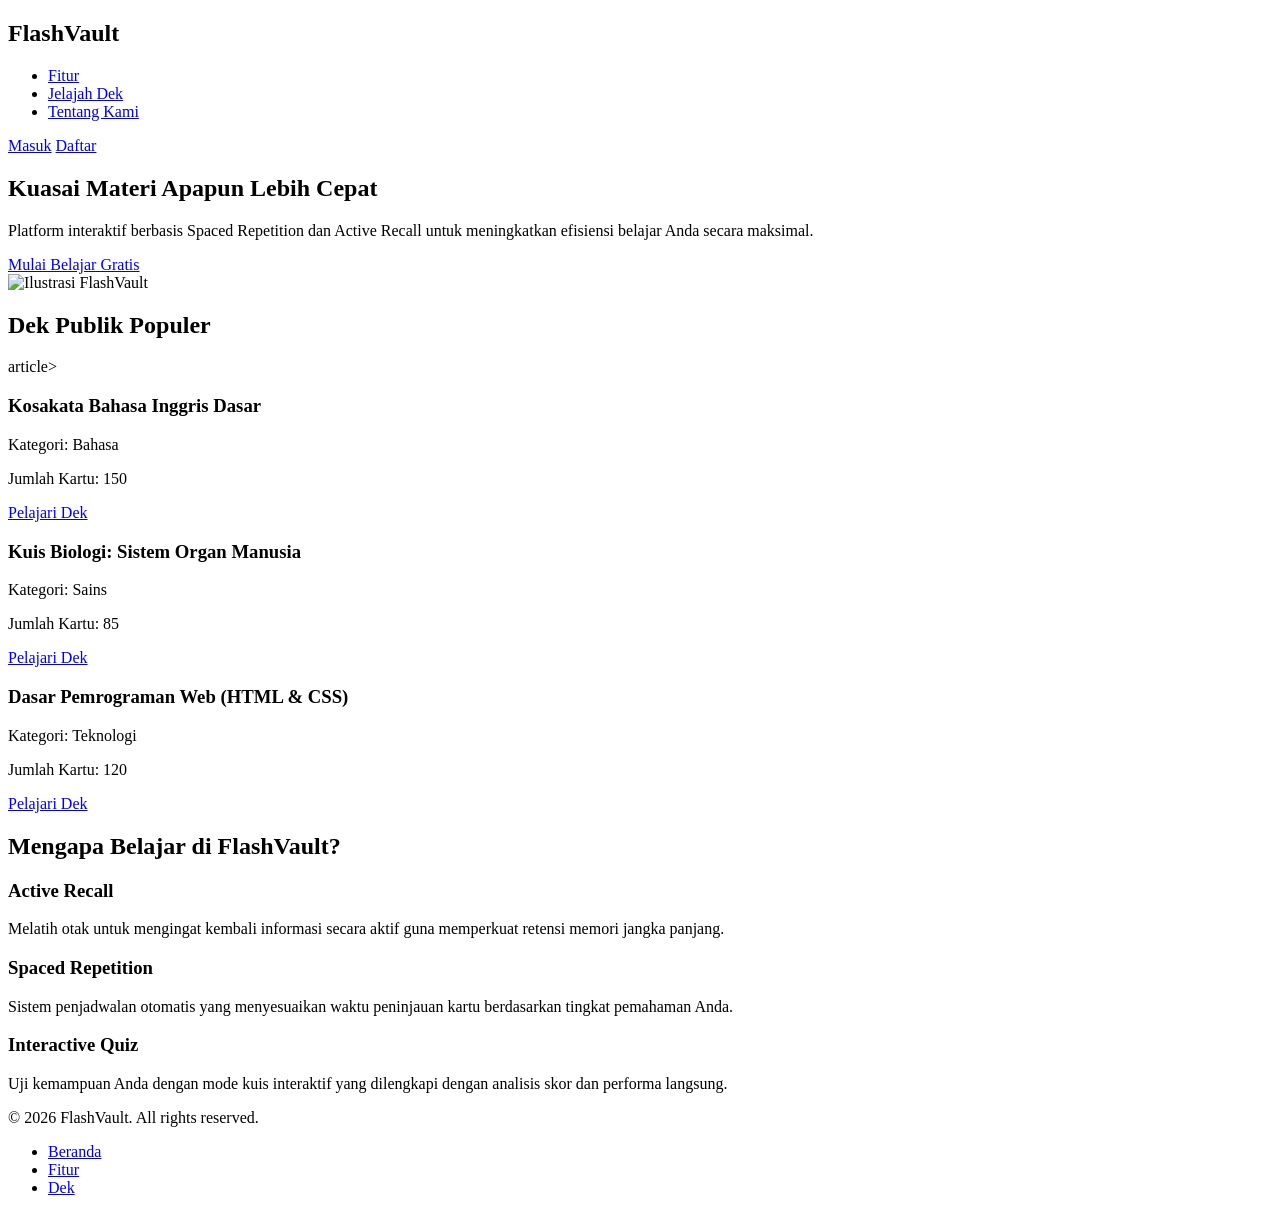
==== index.html @ 3c4814a2 "BAB1 - HTML" ====
<!DOCTYPE html>
<html lang="id">
<head>
    <meta charset="UTF-8">
    <title>FlashVault - Interactive Flashcard & Quiz Vault</title>
</head>
<body>

    <!-- Header / Navbar -->
    <header>
        <nav>
            <h1>FlashVault</h1>
            <ul>
                <li><a href="#features">Fitur</a></li>
                <li><a href="#explore">Jelajah Dek</a></li>
                <li><a href="#about">Tentang Kami</a></li>
            </ul>
            <div>
                <a href="login.html">Masuk</a>
                <a href="register.html">Daftar</a>
            </div>
        </nav>
    </header>

    <main>
        <!-- Hero Section -->
        <section id="hero">
            <h2>Kuasai Materi Apapun Lebih Cepat</h2>
            <p>Platform interaktif berbasis Spaced Repetition dan Active Recall untuk meningkatkan efisiensi belajar Anda secara maksimal.</p>
            <a href="register.html">Mulai Belajar Gratis</a>
            <div>
                <!-- Placeholder Ilustrasi/SVG -->
                <img src="https://via.placeholder.com/500x300" alt="Ilustrasi FlashVault">
            </div>
        </section>

        <!-- Featured Public Decks -->
        <section id="explore">
            <h2>Dek Publik Populer</h2>
            
            <div>
                <!-- Card 1 -->
                article>
                    <h3>Kosakata Bahasa Inggris Dasar</h3>
                    <p>Kategori: Bahasa</p>
                    <p>Jumlah Kartu: 150</p>
                    <a href="login.html">Pelajari Dek</a>
                </article>

                <!-- Card 2 -->
                <article>
                    <h3>Kuis Biologi: Sistem Organ Manusia</h3>
                    <p>Kategori: Sains</p>
                    <p>Jumlah Kartu: 85</p>
                    <a href="login.html">Pelajari Dek</a>
                </article>

                <!-- Card 3 -->
                <article>
                    <h3>Dasar Pemrograman Web (HTML & CSS)</h3>
                    <p>Kategori: Teknologi</p>
                    <p>Jumlah Kartu: 120</p>
                    <a href="login.html">Pelajari Dek</a>
                </article>
            </div>
        </section>

        <!-- Features Grid -->
        <section id="features">
            <h2>Mengapa Belajar di FlashVault?</h2>
            
            <div>
                <h3>Active Recall</h3>
                <p>Melatih otak untuk mengingat kembali informasi secara aktif guna memperkuat retensi memori jangka panjang.</p>
            </div>

            <div>
                <h3>Spaced Repetition</h3>
                <p>Sistem penjadwalan otomatis yang menyesuaikan waktu peninjauan kartu berdasarkan tingkat pemahaman Anda.</p>
            </div>

            <div>
                <h3>Interactive Quiz</h3>
                <p>Uji kemampuan Anda dengan mode kuis interaktif yang dilengkapi dengan analisis skor dan performa langsung.</p>
            </div>
        </section>
    </main>

    <!-- Footer -->
    <footer>
        <p>&copy; 2026 FlashVault. All rights reserved.</p>
        <ul>
            <li><a href="#hero">Beranda</a></li>
            <li><a href="#features">Fitur</a></li>
            <li><a href="#explore">Dek</a></li>
        </ul>
    </footer>

</body>
</html>
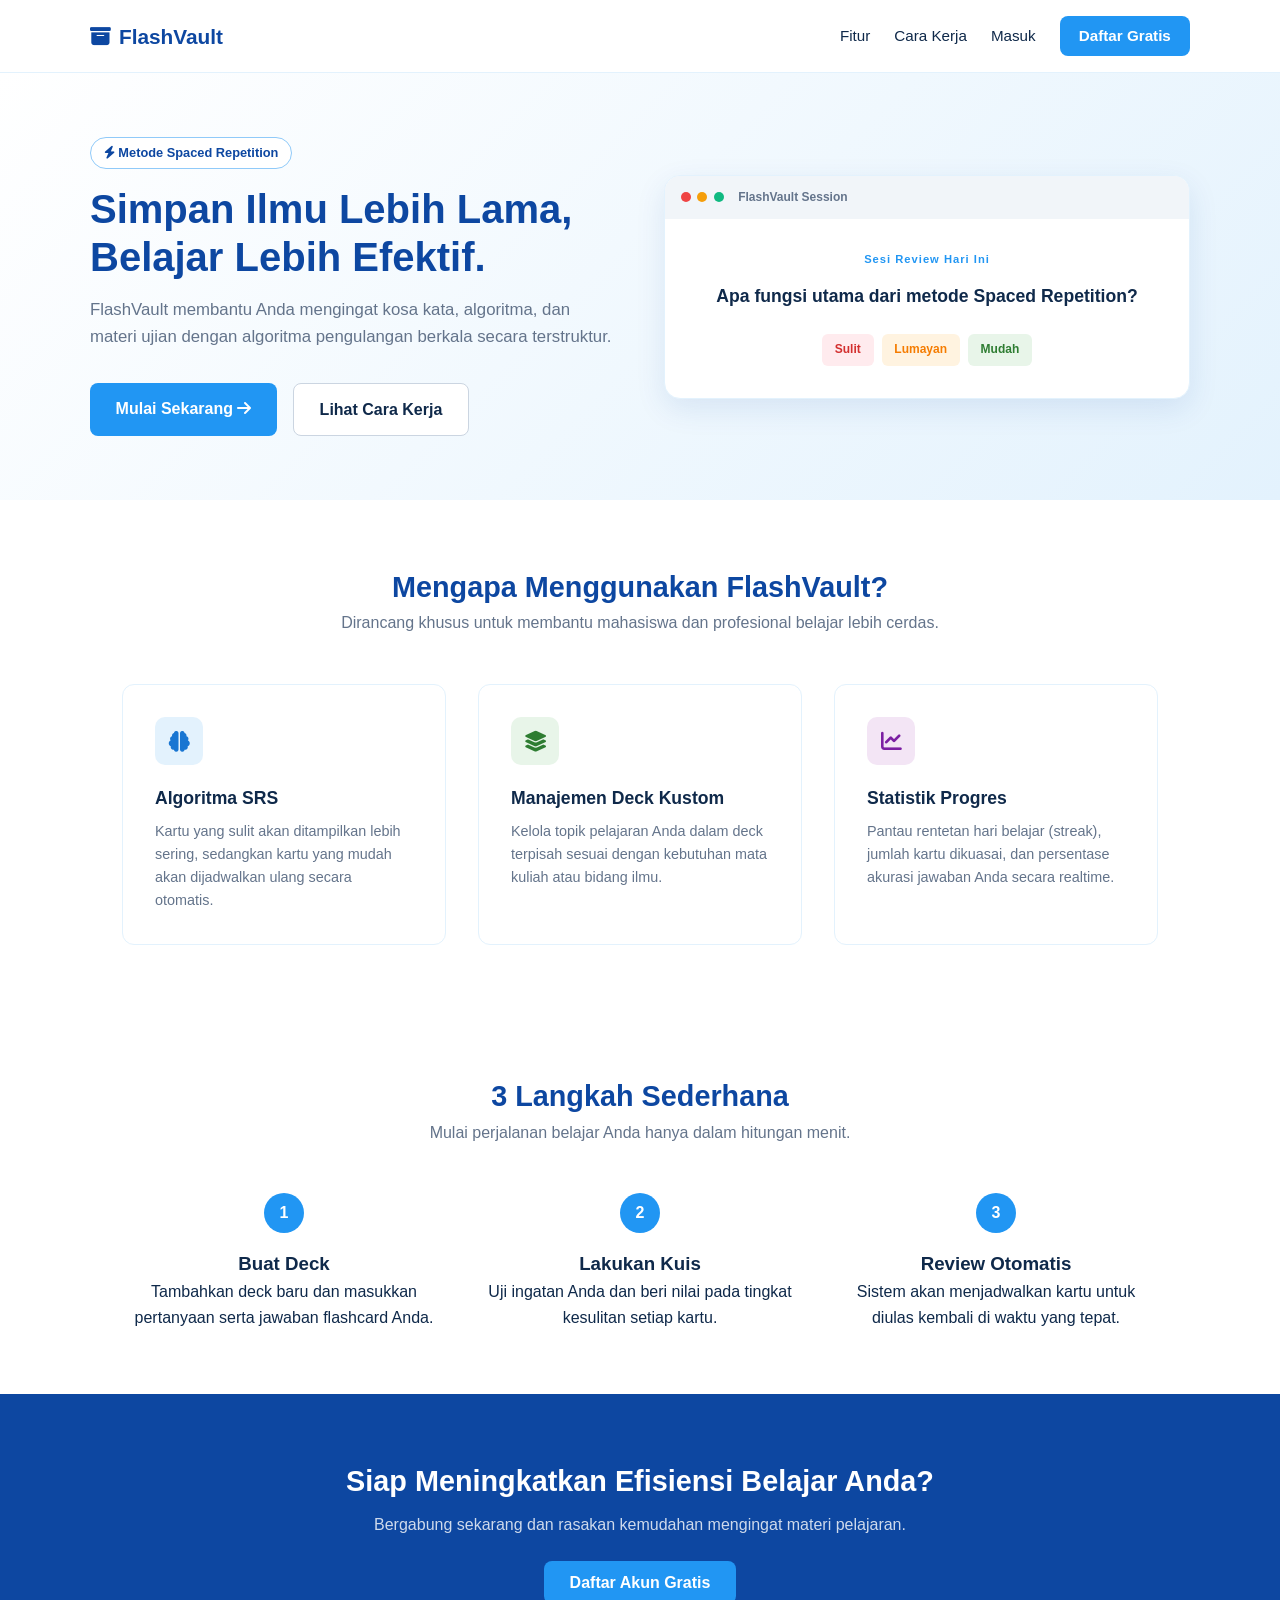
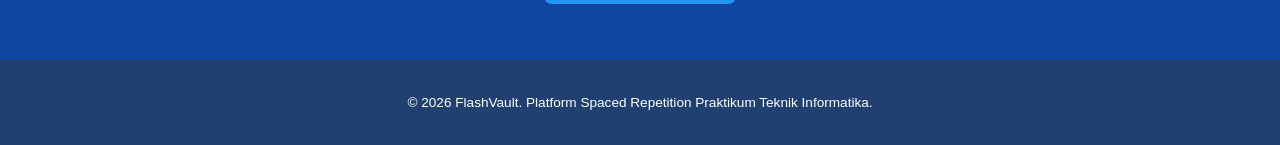
==== commit 5ce83336: "BAB 2 CSS : Menambahkan styling ke semua halaman" ====
--- a/index.html
+++ b/index.html
@@ -1,100 +1,145 @@
-<!DOCTYPE html>
+﻿<!DOCTYPE html>
 <html lang="id">
+
 <head>
     <meta charset="UTF-8">
-    <title>FlashVault - Interactive Flashcard & Quiz Vault</title>
+    <meta name="viewport" content="width=device-width, initial-scale=1.0">
+    <title>FlashVault - Kuasai Materi Lebih Cepat dengan Spaced Repetition</title>
+    <link rel="stylesheet" href="css/style.css">
+    <link rel="stylesheet" href="https://cdnjs.cloudflare.com/ajax/libs/font-awesome/6.4.0/css/all.min.css">
 </head>
+
 <body>
 
-    <!-- Header / Navbar -->
-    <header>
-        <nav>
-            <h1>FlashVault</h1>
-            <ul>
-                <li><a href="#features">Fitur</a></li>
-                <li><a href="#explore">Jelajah Dek</a></li>
-                <li><a href="#about">Tentang Kami</a></li>
-            </ul>
-            <div>
-                <a href="login.html">Masuk</a>
-                <a href="register.html">Daftar</a>
-            </div>
-        </nav>
+    <!-- Navbar -->
+    <header class="navbar">
+        <div class="nav-container">
+            <a href="index.html" class="brand-logo">
+                <i class="fa-solid fa-box-archive"></i>
+                <span>FlashVault</span>
+            </a>
+            <nav class="nav-links">
+                <a href="#fitur">Fitur</a>
+                <a href="#cara-kerja">Cara Kerja</a>
+                <a href="login.html" class="btn-link">Masuk</a>
+                <a href="register.html" class="btn-primary">Daftar Gratis</a>
+            </nav>
+        </div>
     </header>
 
-    <main>
-        <!-- Hero Section -->
-        <section id="hero">
-            <h2>Kuasai Materi Apapun Lebih Cepat</h2>
-            <p>Platform interaktif berbasis Spaced Repetition dan Active Recall untuk meningkatkan efisiensi belajar Anda secara maksimal.</p>
-            <a href="register.html">Mulai Belajar Gratis</a>
-            <div>
-                <!-- Placeholder Ilustrasi/SVG -->
-                <img src="https://via.placeholder.com/500x300" alt="Ilustrasi FlashVault">
+    <!-- Hero Section -->
+    <section class="hero-section">
+        <div class="hero-container">
+            <div class="hero-text">
+                <span class="hero-badge"><i class="fa-solid fa-bolt"></i> Metode Spaced Repetition</span>
+                <h1>Simpan Ilmu Lebih Lama, Belajar Lebih Efektif.</h1>
+                <p>FlashVault membantu Anda mengingat kosa kata, algoritma, dan materi ujian dengan algoritma
+                    pengulangan berkala secara terstruktur.</p>
+                <div class="hero-actions">
+                    <a href="dashboard.html" class="btn-hero-primary">Mulai Sekarang <i
+                            class="fa-solid fa-arrow-right"></i></a>
+                    <a href="#cara-kerja" class="btn-hero-secondary">Lihat Cara Kerja</a>
+                </div>
             </div>
-        </section>
+            <div class="hero-preview">
+                <div class="preview-card-mockup">
+                    <div class="mockup-header">
+                        <span class="mockup-dot red"></span>
+                        <span class="mockup-dot yellow"></span>
+                        <span class="mockup-dot green"></span>
+                        <span class="mockup-title">FlashVault Session</span>
+                    </div>
+                    <div class="mockup-body">
+                        <div class="mockup-tag">Sesi Review Hari Ini</div>
+                        <div class="mockup-question">Apa fungsi utama dari metode Spaced Repetition?</div>
+                        <div class="mockup-buttons">
+                            <span class="btn-mock hard">Sulit</span>
+                            <span class="btn-mock good">Lumayan</span>
+                            <span class="btn-mock easy">Mudah</span>
+                        </div>
+                    </div>
+                </div>
+            </div>
+        </div>
+    </section>
 
-        <!-- Featured Public Decks -->
-        <section id="explore">
-            <h2>Dek Publik Populer</h2>
-            
-            <div>
-                <!-- Card 1 -->
-                article>
-                    <h3>Kosakata Bahasa Inggris Dasar</h3>
-                    <p>Kategori: Bahasa</p>
-                    <p>Jumlah Kartu: 150</p>
-                    <a href="login.html">Pelajari Dek</a>
-                </article>
-
-                <!-- Card 2 -->
-                <article>
-                    <h3>Kuis Biologi: Sistem Organ Manusia</h3>
-                    <p>Kategori: Sains</p>
-                    <p>Jumlah Kartu: 85</p>
-                    <a href="login.html">Pelajari Dek</a>
-                </article>
-
-                <!-- Card 3 -->
-                <article>
-                    <h3>Dasar Pemrograman Web (HTML & CSS)</h3>
-                    <p>Kategori: Teknologi</p>
-                    <p>Jumlah Kartu: 120</p>
-                    <a href="login.html">Pelajari Dek</a>
-                </article>
-            </div>
-        </section>
-
-        <!-- Features Grid -->
-        <section id="features">
-            <h2>Mengapa Belajar di FlashVault?</h2>
-            
-            <div>
-                <h3>Active Recall</h3>
-                <p>Melatih otak untuk mengingat kembali informasi secara aktif guna memperkuat retensi memori jangka panjang.</p>
+    <!-- Fitur Section -->
+    <section id="fitur" class="features-section">
+        <div class="section-title">
+            <h2>Mengapa Menggunakan FlashVault?</h2>
+            <p>Dirancang khusus untuk membantu mahasiswa dan profesional belajar lebih cerdas.</p>
+        </div>
+        <div class="features-grid">
+            <div class="feature-card">
+                <div class="feature-icon bg-blue">
+                    <i class="fa-solid fa-brain"></i>
+                </div>
+                <h3>Algoritma SRS</h3>
+                <p>Kartu yang sulit akan ditampilkan lebih sering, sedangkan kartu yang mudah akan dijadwalkan ulang
+                    secara otomatis.</p>
             </div>
 
-            <div>
-                <h3>Spaced Repetition</h3>
-                <p>Sistem penjadwalan otomatis yang menyesuaikan waktu peninjauan kartu berdasarkan tingkat pemahaman Anda.</p>
+            <div class="feature-card">
+                <div class="feature-icon bg-green">
+                    <i class="fa-solid fa-layer-group"></i>
+                </div>
+                <h3>Manajemen Deck Kustom</h3>
+                <p>Kelola topik pelajaran Anda dalam deck terpisah sesuai dengan kebutuhan mata kuliah atau bidang ilmu.
+                </p>
             </div>
 
-            <div>
-                <h3>Interactive Quiz</h3>
-                <p>Uji kemampuan Anda dengan mode kuis interaktif yang dilengkapi dengan analisis skor dan performa langsung.</p>
+            <div class="feature-card">
+                <div class="feature-icon bg-purple">
+                    <i class="fa-solid fa-chart-line"></i>
+                </div>
+                <h3>Statistik Progres</h3>
+                <p>Pantau rentetan hari belajar (streak), jumlah kartu dikuasai, dan persentase akurasi jawaban Anda
+                    secara realtime.</p>
             </div>
-        </section>
-    </main>
+        </div>
+    </section>
+
+    <!-- Cara Kerja Section -->
+    <section id="cara-kerja" class="steps-section">
+        <div class="section-title">
+            <h2>3 Langkah Sederhana</h2>
+            <p>Mulai perjalanan belajar Anda hanya dalam hitungan menit.</p>
+        </div>
+        <div class="steps-grid">
+            <div class="step-item">
+                <div class="step-number">1</div>
+                <h3>Buat Deck</h3>
+                <p>Tambahkan deck baru dan masukkan pertanyaan serta jawaban flashcard Anda.</p>
+            </div>
+            <div class="step-item">
+                <div class="step-number">2</div>
+                <h3>Lakukan Kuis</h3>
+                <p>Uji ingatan Anda dan beri nilai pada tingkat kesulitan setiap kartu.</p>
+            </div>
+            <div class="step-item">
+                <div class="step-number">3</div>
+                <h3>Review Otomatis</h3>
+                <p>Sistem akan menjadwalkan kartu untuk diulas kembali di waktu yang tepat.</p>
+            </div>
+        </div>
+    </section>
+
+    <!-- CTA Section -->
+    <section class="cta-banner">
+        <div class="cta-container">
+            <h2>Siap Meningkatkan Efisiensi Belajar Anda?</h2>
+            <p>Bergabung sekarang dan rasakan kemudahan mengingat materi pelajaran.</p>
+            <a href="register.html" class="btn-hero-primary">Daftar Akun Gratis</a>
+        </div>
+    </section>
 
     <!-- Footer -->
-    <footer>
-        <p>&copy; 2026 FlashVault. All rights reserved.</p>
-        <ul>
-            <li><a href="#hero">Beranda</a></li>
-            <li><a href="#features">Fitur</a></li>
-            <li><a href="#explore">Dek</a></li>
-        </ul>
+    <footer class="footer">
+        <div class="footer-container">
+            <p>&copy; 2026 FlashVault. Platform Spaced Repetition Praktikum Teknik Informatika.</p>
+        </div>
     </footer>
 
 </body>
+
 </html>
--- a/css/style.css
+++ b/css/style.css
@@ -0,0 +1,455 @@
+﻿:root {
+  --primary-color: #2196f3;
+  --primary-dark: #0d47a1;
+  --primary-light: #e3f2fd;
+  --accent-color: #90caf9;
+  --text-dark: #0f294a;
+  --text-muted: #64748b;
+  --bg-light: #f8fafc;
+  --danger-color: #d32f2f;
+}
+
+* {
+  margin: 0;
+  padding: 0;
+  box-sizing: border-box;
+  font-family: -apple-system, BlinkMacSystemFont, "Segoe UI", Roboto, sans-serif;
+}
+
+body {
+  background-color: #ffffff;
+  color: var(--text-dark);
+  line-height: 1.6;
+}
+
+/* NAVBAR (LANDING PAGE) */
+.navbar {
+  background-color: #ffffff;
+  border-bottom: 1px solid var(--primary-light);
+  padding: 1rem 2rem;
+  position: sticky;
+  top: 0;
+  z-index: 100;
+}
+
+.nav-container {
+  max-width: 1100px;
+  margin: 0 auto;
+  display: flex;
+  justify-content: space-between;
+  align-items: center;
+}
+
+.brand-logo {
+  display: flex;
+  align-items: center;
+  gap: 0.5rem;
+  font-size: 1.3rem;
+  font-weight: 800;
+  color: var(--primary-dark);
+  text-decoration: none;
+}
+
+.nav-links {
+  display: flex;
+  align-items: center;
+  gap: 1.5rem;
+}
+
+.nav-links a {
+  text-decoration: none;
+  color: var(--text-dark);
+  font-weight: 500;
+  font-size: 0.95rem;
+  transition: color 0.2s;
+}
+
+.nav-links a:hover { color: var(--primary-color); }
+
+.btn-primary {
+  background-color: var(--primary-color);
+  color: #ffffff !important;
+  padding: 0.5rem 1.2rem;
+  border-radius: 8px;
+  font-weight: 600 !important;
+  transition: background-color 0.2s;
+}
+
+.btn-primary:hover { background-color: var(--primary-dark); }
+
+/* HERO & LANDING SECTIONS */
+.hero-section {
+  background: linear-gradient(135deg, #ffffff 0%, var(--primary-light) 100%);
+  padding: 4rem 2rem;
+}
+
+.hero-container {
+  max-width: 1100px;
+  margin: 0 auto;
+  display: grid;
+  grid-template-columns: 1fr 1fr;
+  gap: 3rem;
+  align-items: center;
+}
+
+.hero-badge {
+  display: inline-block;
+  background-color: #ffffff;
+  color: var(--primary-dark);
+  font-size: 0.8rem;
+  font-weight: 700;
+  padding: 0.3rem 0.8rem;
+  border-radius: 20px;
+  border: 1px solid var(--accent-color);
+  margin-bottom: 1rem;
+}
+
+.hero-text h1 {
+  font-size: 2.5rem;
+  font-weight: 800;
+  color: var(--primary-dark);
+  line-height: 1.2;
+  margin-bottom: 1rem;
+}
+
+.hero-text p {
+  color: var(--text-muted);
+  font-size: 1.05rem;
+  margin-bottom: 2rem;
+}
+
+.hero-actions {
+  display: flex;
+  gap: 1rem;
+}
+
+.btn-hero-primary {
+  background-color: var(--primary-color);
+  color: #ffffff;
+  padding: 0.8rem 1.6rem;
+  border-radius: 8px;
+  font-weight: 700;
+  text-decoration: none;
+  transition: transform 0.2s, background-color 0.2s;
+}
+
+.btn-hero-primary:hover {
+  background-color: var(--primary-dark);
+  transform: translateY(-2px);
+}
+
+.btn-hero-secondary {
+  background-color: #ffffff;
+  color: var(--text-dark);
+  border: 1px solid #cbd5e1;
+  padding: 0.8rem 1.6rem;
+  border-radius: 8px;
+  font-weight: 600;
+  text-decoration: none;
+}
+
+/* Mockup Landing Page */
+.preview-card-mockup {
+  background: #ffffff;
+  border-radius: 16px;
+  box-shadow: 0 10px 30px rgba(13, 71, 161, 0.1);
+  border: 1px solid var(--primary-light);
+  overflow: hidden;
+}
+
+.mockup-header {
+  background: #f1f5f9;
+  padding: 0.75rem 1rem;
+  display: flex;
+  align-items: center;
+  gap: 0.4rem;
+}
+
+.mockup-dot {
+  width: 10px;
+  height: 10px;
+  border-radius: 50%;
+}
+.red { background: #ef4444; }
+.yellow { background: #f59e0b; }
+.green { background: #10b981; }
+
+.mockup-title {
+  font-size: 0.75rem;
+  font-weight: 600;
+  color: var(--text-muted);
+  margin-left: 0.5rem;
+}
+
+.mockup-body {
+  padding: 2rem;
+  text-align: center;
+}
+
+.mockup-tag {
+  font-size: 0.7rem;
+  font-weight: 700;
+  color: var(--primary-color);
+  letter-spacing: 1px;
+  margin-bottom: 0.8rem;
+}
+
+.mockup-question {
+  font-weight: 700;
+  font-size: 1.1rem;
+  margin-bottom: 1.5rem;
+}
+
+.mockup-buttons {
+  display: flex;
+  justify-content: center;
+  gap: 0.5rem;
+}
+
+.btn-mock {
+  padding: 0.4rem 0.8rem;
+  border-radius: 6px;
+  font-size: 0.75rem;
+  font-weight: 700;
+}
+
+.btn-mock.hard { background: #ffebee; color: #d32f2f; }
+.btn-mock.good { background: #fff3e0; color: #f57c00; }
+.btn-mock.easy { background: #e8f5e9; color: #2e7d32; }
+
+/* Features & Steps Grid */
+.features-section, .steps-section {
+  padding: 4rem 2rem;
+  max-width: 1100px;
+  margin: 0 auto;
+}
+
+.section-title {
+  text-align: center;
+  margin-bottom: 3rem;
+}
+
+.section-title h2 {
+  font-size: 1.8rem;
+  color: var(--primary-dark);
+  font-weight: 800;
+}
+
+.section-title p { color: var(--text-muted); }
+
+.features-grid {
+  display: grid;
+  grid-template-columns: repeat(3, 1fr);
+  gap: 2rem;
+}
+
+.feature-card {
+  padding: 2rem;
+  border-radius: 12px;
+  border: 1px solid var(--primary-light);
+  background: #ffffff;
+  transition: transform 0.2s;
+}
+
+.feature-card:hover { transform: translateY(-4px); }
+
+.feature-icon {
+  width: 48px;
+  height: 48px;
+  border-radius: 10px;
+  display: flex;
+  align-items: center;
+  justify-content: center;
+  font-size: 1.3rem;
+  margin-bottom: 1.2rem;
+}
+
+.bg-blue { background: #e3f2fd; color: #1976d2; }
+.bg-green { background: #e8f5e9; color: #2e7d32; }
+.bg-purple { background: #f3e5f5; color: #7b1fa2; }
+
+.feature-card h3 { font-size: 1.1rem; margin-bottom: 0.5rem; }
+.feature-card p { font-size: 0.9rem; color: var(--text-muted); }
+
+.steps-grid {
+  display: grid;
+  grid-template-columns: repeat(3, 1fr);
+  gap: 2rem;
+  text-align: center;
+}
+
+.step-number {
+  width: 40px;
+  height: 40px;
+  background: var(--primary-color);
+  color: #ffffff;
+  font-weight: 800;
+  border-radius: 50%;
+  display: flex;
+  align-items: center;
+  justify-content: center;
+  margin: 0 auto 1rem;
+}
+
+.cta-banner {
+  background: var(--primary-dark);
+  color: #ffffff;
+  text-align: center;
+  padding: 4rem 2rem;
+}
+
+.cta-banner h2 { font-size: 1.8rem; margin-bottom: 0.5rem; }
+.cta-banner p { opacity: 0.8; margin-bottom: 2rem; }
+
+.footer {
+  text-align: center;
+  padding: 2rem;
+  background: #092c63;
+  color: #ffffff;
+  font-size: 0.85rem;
+  opacity: 0.9;
+}
+
+/* MODUL AUTENTIKASI (LOGIN & REGISTER) */
+.auth-page-wrapper {
+  min-height: 100vh;
+  background: linear-gradient(135deg, var(--primary-light) 0%, #ffffff 100%);
+  display: flex;
+  align-items: center;
+  justify-content: center;
+  padding: 2rem 1rem;
+}
+
+.auth-card {
+  background-color: #ffffff;
+  border: 1px solid var(--accent-color);
+  border-radius: 16px;
+  box-shadow: 0 12px 32px rgba(13, 71, 161, 0.08);
+  width: 100%;
+  max-width: 420px;
+  padding: 2.5rem 2rem;
+}
+
+.auth-header {
+  text-align: center;
+  margin-bottom: 2rem;
+}
+
+.auth-logo {
+  display: inline-flex;
+  align-items: center;
+  gap: 0.5rem;
+  font-size: 1.5rem;
+  font-weight: 800;
+  color: var(--primary-dark);
+  text-decoration: none;
+  margin-bottom: 0.75rem;
+}
+
+.auth-header h2 {
+  font-size: 1.4rem;
+  font-weight: 800;
+  color: var(--text-dark);
+}
+
+.auth-header p {
+  font-size: 0.88rem;
+  color: var(--text-muted);
+  margin-top: 4px;
+}
+
+.auth-form {
+  display: flex;
+  flex-direction: column;
+  gap: 1.2rem;
+}
+
+.form-group {
+  display: flex;
+  flex-direction: column;
+  gap: 0.4rem;
+}
+
+.form-group label {
+  font-size: 0.88rem;
+  font-weight: 600;
+  color: var(--text-dark);
+}
+
+.form-control {
+  width: 100%;
+  padding: 0.75rem 1rem;
+  border: 1px solid #cbd5e1;
+  border-radius: 8px;
+  font-size: 0.95rem;
+  outline: none;
+  transition: border-color 0.2s, box-shadow 0.2s;
+  box-sizing: border-box;
+}
+
+.form-control:focus {
+  border-color: var(--primary-color);
+  box-shadow: 0 0 0 3px rgba(33, 150, 243, 0.18);
+}
+
+.btn-auth-submit {
+  width: 100%;
+  background-color: var(--primary-color);
+  color: #ffffff;
+  border: none;
+  padding: 0.8rem;
+  border-radius: 8px;
+  font-size: 0.95rem;
+  font-weight: 700;
+  cursor: pointer;
+  margin-top: 0.5rem;
+  transition: background-color 0.2s, transform 0.1s;
+  text-decoration: none;
+  text-align: center;
+  display: block;
+}
+
+.btn-auth-submit:hover {
+  background-color: var(--primary-dark);
+}
+
+.btn-auth-submit:active {
+  transform: scale(0.98);
+}
+
+.auth-footer {
+  text-align: center;
+  margin-top: 1.8rem;
+  font-size: 0.88rem;
+  color: var(--text-muted);
+}
+
+.auth-footer a {
+  color: var(--primary-color);
+  font-weight: 700;
+  text-decoration: none;
+}
+
+.auth-footer a:hover {
+  text-decoration: underline;
+}
+
+.back-home-link {
+  display: block;
+  text-align: center;
+  margin-top: 1.2rem;
+  font-size: 0.82rem;
+  color: var(--text-muted);
+  text-decoration: none;
+}
+
+.back-home-link:hover {
+  color: var(--primary-dark);
+}
+
+/* Responsive */
+@media (max-width: 768px) {
+  .hero-container, .features-grid, .steps-grid {
+    grid-template-columns: 1fr;
+  }
+}
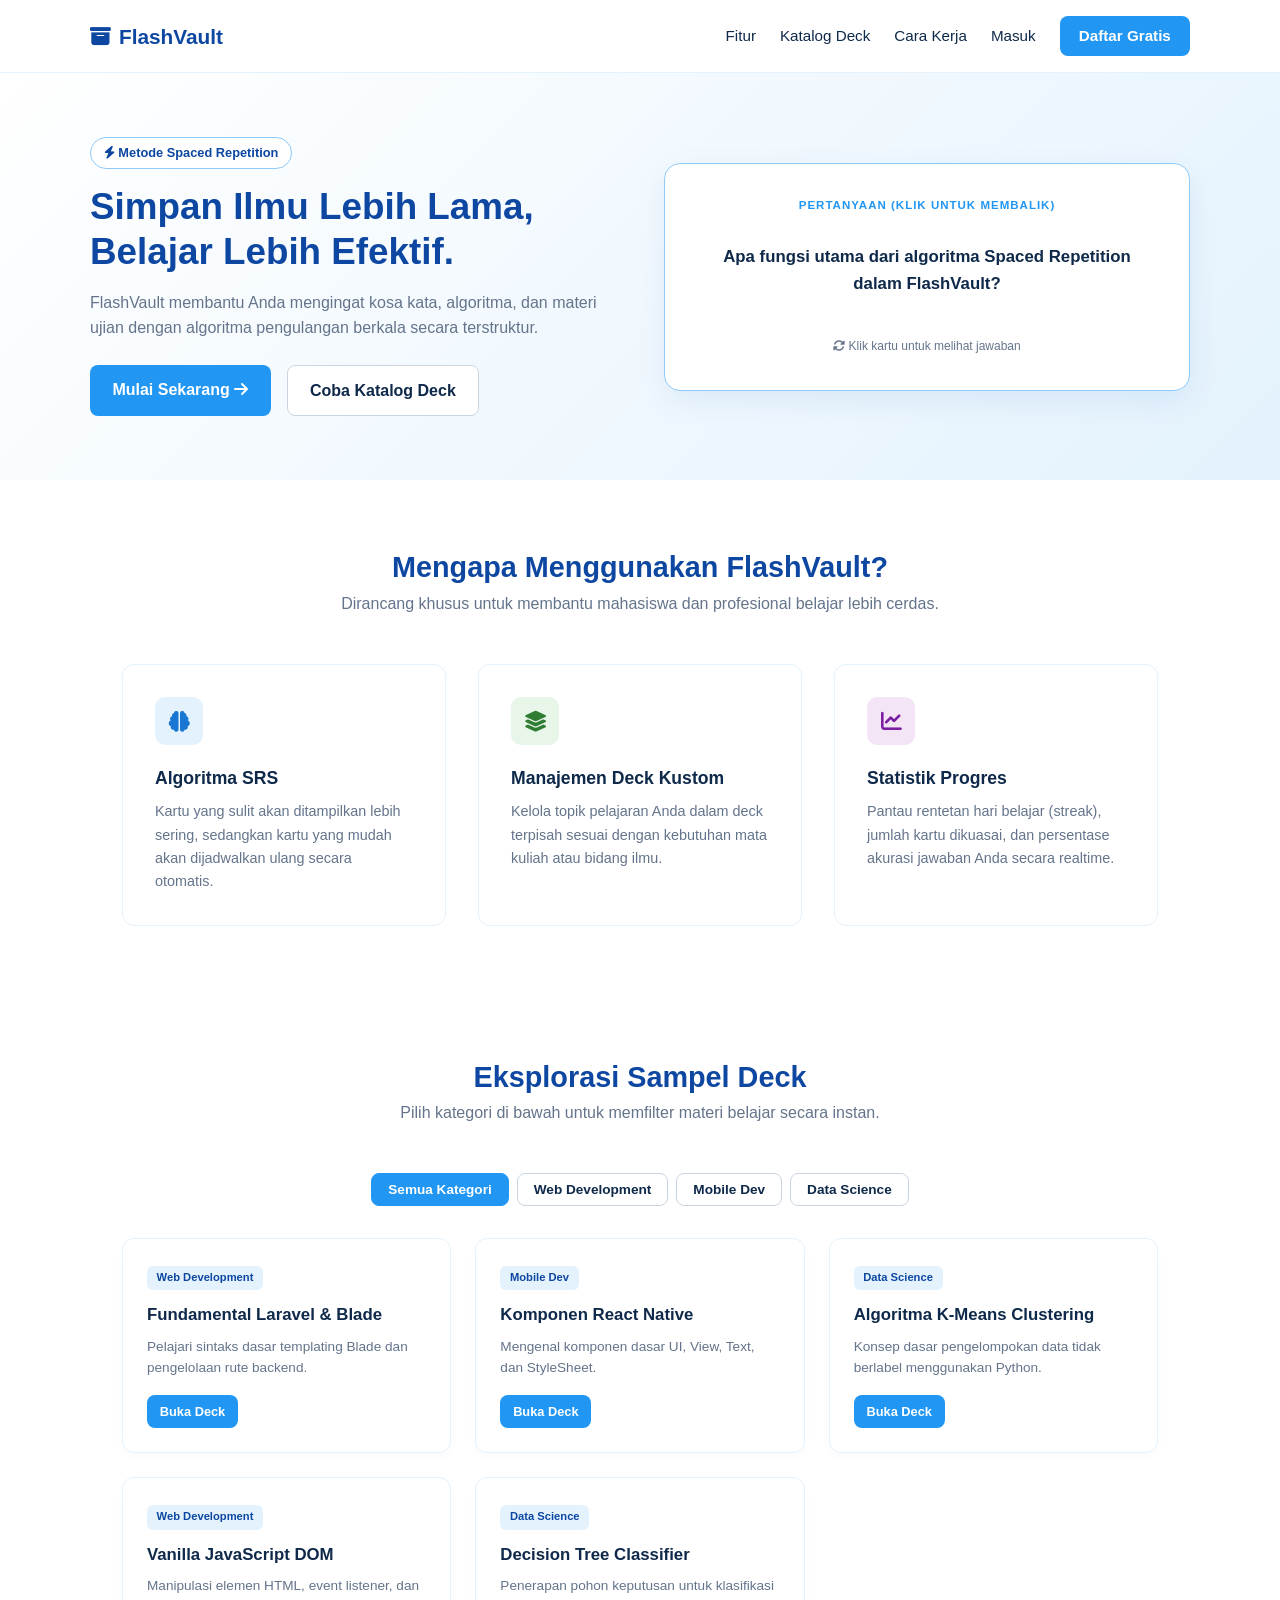
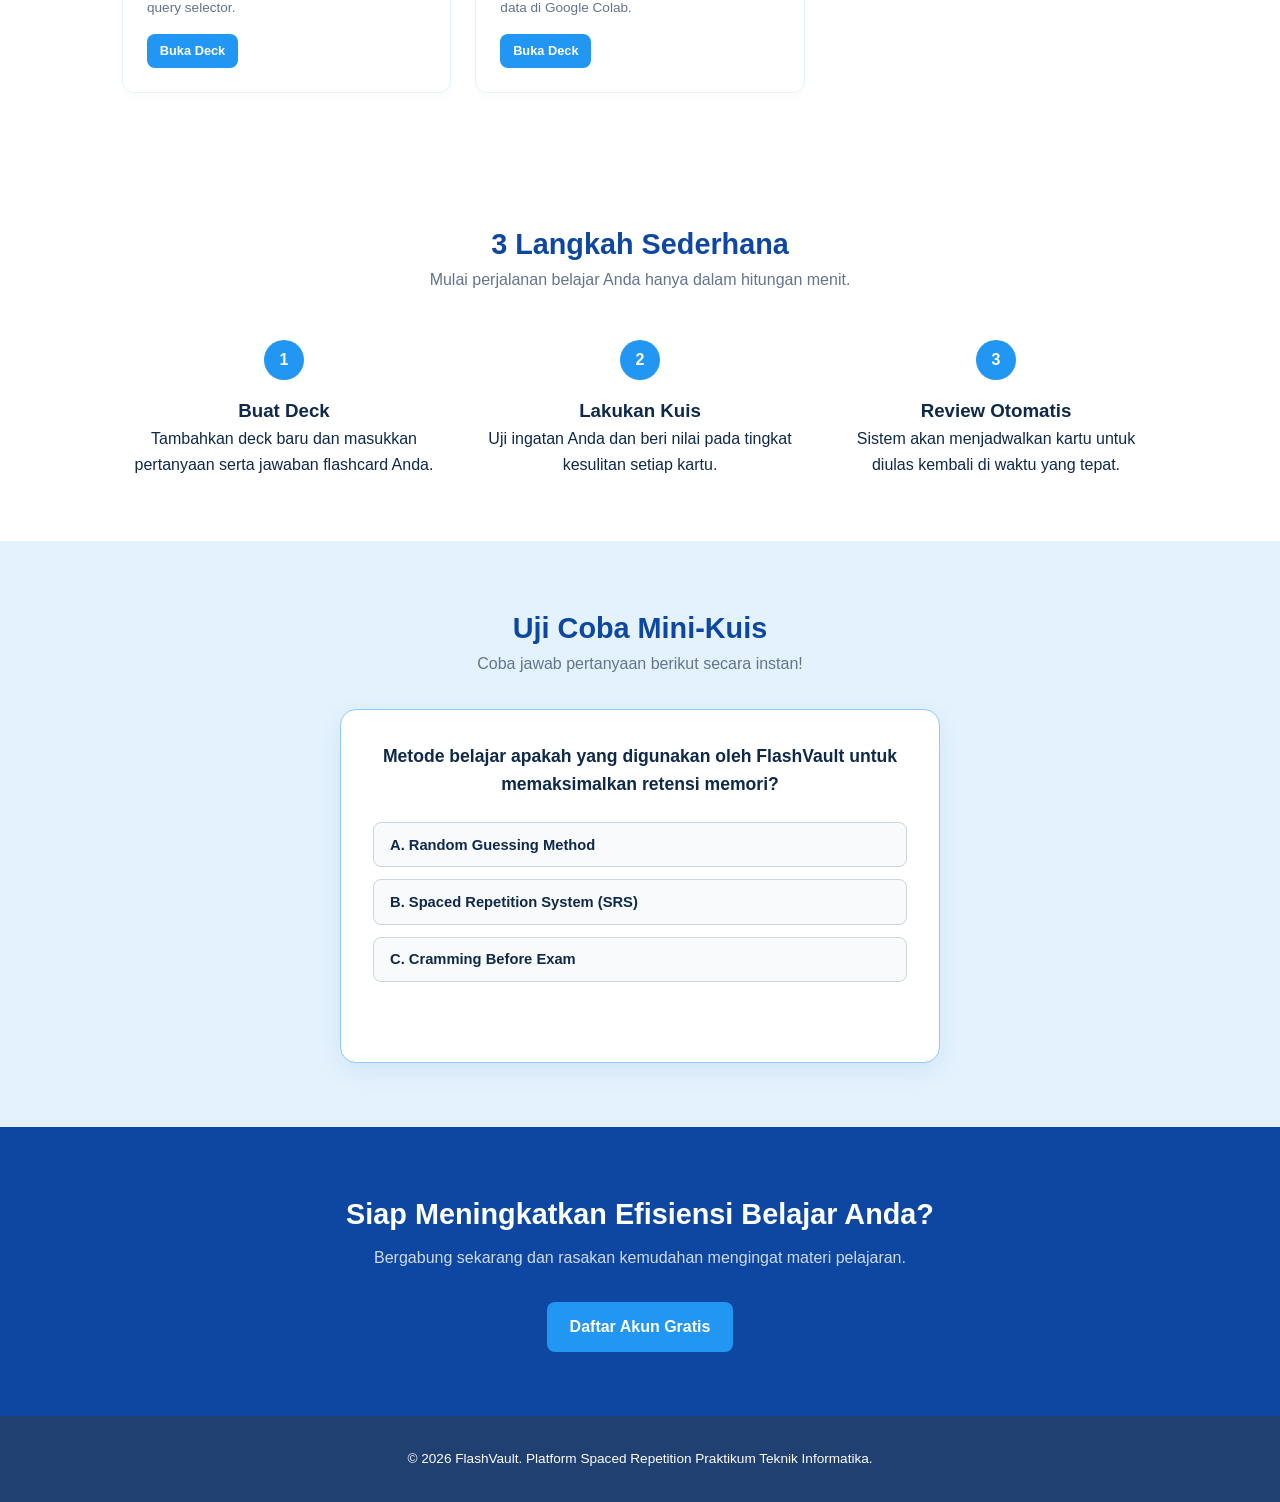
==== commit 19a248af: "BAB 3 JS PT1: Membuat 3 DOM dan Toast Notification di Landing Page" ====
--- a/index.html
+++ b/index.html
@@ -1,16 +1,17 @@
-﻿<!DOCTYPE html>
+﻿<!doctype html>
 <html lang="id">
 
 <head>
-    <meta charset="UTF-8">
-    <meta name="viewport" content="width=device-width, initial-scale=1.0">
-    <title>FlashVault - Kuasai Materi Lebih Cepat dengan Spaced Repetition</title>
-    <link rel="stylesheet" href="css/style.css">
-    <link rel="stylesheet" href="https://cdnjs.cloudflare.com/ajax/libs/font-awesome/6.4.0/css/all.min.css">
+    <meta charset="UTF-8" />
+    <meta name="viewport" content="width=device-width, initial-scale=1.0" />
+    <title>
+        FlashVault - Kuasai Materi Lebih Cepat dengan Spaced Repetition
+    </title>
+    <link rel="stylesheet" href="css/style.css" />
+    <link rel="stylesheet" href="https://cdnjs.cloudflare.com/ajax/libs/font-awesome/6.4.0/css/all.min.css" />
 </head>
 
 <body>
-
     <!-- Navbar -->
     <header class="navbar">
         <div class="nav-container">
@@ -20,9 +21,11 @@
             </a>
             <nav class="nav-links">
                 <a href="#fitur">Fitur</a>
+                <a href="#katalog">Katalog Deck</a>
                 <a href="#cara-kerja">Cara Kerja</a>
                 <a href="login.html" class="btn-link">Masuk</a>
-                <a href="register.html" class="btn-primary">Daftar Gratis</a>
+                <a href="register.html" class="btn-primary"
+                    onclick="showToast('Mengarahkan ke halaman pendaftaran...')">Daftar Gratis</a>
             </nav>
         </div>
     </header>
@@ -33,31 +36,30 @@
             <div class="hero-text">
                 <span class="hero-badge"><i class="fa-solid fa-bolt"></i> Metode Spaced Repetition</span>
                 <h1>Simpan Ilmu Lebih Lama, Belajar Lebih Efektif.</h1>
-                <p>FlashVault membantu Anda mengingat kosa kata, algoritma, dan materi ujian dengan algoritma
-                    pengulangan berkala secara terstruktur.</p>
+                <p>
+                    FlashVault membantu Anda mengingat kosa kata, algoritma, dan materi
+                    ujian dengan algoritma pengulangan berkala secara terstruktur.
+                </p>
+
                 <div class="hero-actions">
-                    <a href="dashboard.html" class="btn-hero-primary">Mulai Sekarang <i
+                    <a href="dashboard.html" class="btn-hero-primary"
+                        onclick="showToast('Masuk ke Dashboard Utama...')">Mulai Sekarang <i
                             class="fa-solid fa-arrow-right"></i></a>
-                    <a href="#cara-kerja" class="btn-hero-secondary">Lihat Cara Kerja</a>
-                </div>
-            </div>
+                    <a href="#katalog" class="btn-hero-secondary">Coba Katalog Deck</a>
+                </div>
+            </div>
+
+            <!-- DOM 1: Live Flashcard Flipper -->
             <div class="hero-preview">
-                <div class="preview-card-mockup">
-                    <div class="mockup-header">
-                        <span class="mockup-dot red"></span>
-                        <span class="mockup-dot yellow"></span>
-                        <span class="mockup-dot green"></span>
-                        <span class="mockup-title">FlashVault Session</span>
+                <div class="live-flashcard" onclick="flipSampleCard()">
+                    <span class="card-tag" id="sampleCardTag">PERTANYAAN (KLIK UNTUK MEMBALIK)</span>
+                    <div class="card-content-box" id="sampleCardContent">
+                        Apa fungsi utama dari algoritma Spaced Repetition dalam
+                        FlashVault?
                     </div>
-                    <div class="mockup-body">
-                        <div class="mockup-tag">Sesi Review Hari Ini</div>
-                        <div class="mockup-question">Apa fungsi utama dari metode Spaced Repetition?</div>
-                        <div class="mockup-buttons">
-                            <span class="btn-mock hard">Sulit</span>
-                            <span class="btn-mock good">Lumayan</span>
-                            <span class="btn-mock easy">Mudah</span>
-                        </div>
-                    </div>
+                    <span class="card-hint" id="sampleCardHint"><i class="fa-solid fa-rotate"></i> Klik kartu untuk
+                        melihat
+                        jawaban</span>
                 </div>
             </div>
         </div>
@@ -67,7 +69,10 @@
     <section id="fitur" class="features-section">
         <div class="section-title">
             <h2>Mengapa Menggunakan FlashVault?</h2>
-            <p>Dirancang khusus untuk membantu mahasiswa dan profesional belajar lebih cerdas.</p>
+            <p>
+                Dirancang khusus untuk membantu mahasiswa dan profesional belajar
+                lebih cerdas.
+            </p>
         </div>
         <div class="features-grid">
             <div class="feature-card">
@@ -75,26 +80,106 @@
                     <i class="fa-solid fa-brain"></i>
                 </div>
                 <h3>Algoritma SRS</h3>
-                <p>Kartu yang sulit akan ditampilkan lebih sering, sedangkan kartu yang mudah akan dijadwalkan ulang
-                    secara otomatis.</p>
-            </div>
-
+                <p>
+                    Kartu yang sulit akan ditampilkan lebih sering, sedangkan kartu yang
+                    mudah akan dijadwalkan ulang secara otomatis.
+                </p>
+            </div>
             <div class="feature-card">
                 <div class="feature-icon bg-green">
                     <i class="fa-solid fa-layer-group"></i>
                 </div>
                 <h3>Manajemen Deck Kustom</h3>
-                <p>Kelola topik pelajaran Anda dalam deck terpisah sesuai dengan kebutuhan mata kuliah atau bidang ilmu.
-                </p>
-            </div>
-
+                <p>
+                    Kelola topik pelajaran Anda dalam deck terpisah sesuai dengan
+                    kebutuhan mata kuliah atau bidang ilmu.
+                </p>
+            </div>
             <div class="feature-card">
                 <div class="feature-icon bg-purple">
                     <i class="fa-solid fa-chart-line"></i>
                 </div>
                 <h3>Statistik Progres</h3>
-                <p>Pantau rentetan hari belajar (streak), jumlah kartu dikuasai, dan persentase akurasi jawaban Anda
-                    secara realtime.</p>
+                <p>
+                    Pantau rentetan hari belajar (streak), jumlah kartu dikuasai, dan
+                    persentase akurasi jawaban Anda secara realtime.
+                </p>
+            </div>
+        </div>
+    </section>
+
+    <!-- DOM 2: Dynamic Sample Deck Filter Section -->
+    <section id="katalog" class="deck-filter-section">
+        <div class="section-title">
+            <h2>Eksplorasi Sampel Deck</h2>
+            <p>
+                Pilih kategori di bawah untuk memfilter materi belajar secara instan.
+            </p>
+        </div>
+
+        <!-- Tombol Filter -->
+        <div class="filter-buttons">
+            <button class="filter-btn active" onclick="filterDecks('all')">
+                Semua Kategori
+            </button>
+            <button class="filter-btn" onclick="filterDecks('web')">
+                Web Development
+            </button>
+            <button class="filter-btn" onclick="filterDecks('mobile')">
+                Mobile Dev
+            </button>
+            <button class="filter-btn" onclick="filterDecks('data')">
+                Data Science
+            </button>
+        </div>
+
+        <!-- Grid Sampel Deck -->
+        <div class="sample-decks-grid">
+            <div class="sample-deck-card" data-category="web">
+                <span class="deck-category-badge">Web Development</span>
+                <h4>Fundamental Laravel & Blade</h4>
+                <p>
+                    Pelajari sintaks dasar templating Blade dan pengelolaan rute
+                    backend.
+                </p>
+                <a href="dashboard/kuis.html" class="btn-primary" style="font-size: 0.8rem; padding: 0.4rem 0.8rem">Buka
+                    Deck</a>
+            </div>
+
+            <div class="sample-deck-card" data-category="mobile">
+                <span class="deck-category-badge">Mobile Dev</span>
+                <h4>Komponen React Native</h4>
+                <p>Mengenal komponen dasar UI, View, Text, dan StyleSheet.</p>
+                <a href="dashboard/kuis.html" class="btn-primary" style="font-size: 0.8rem; padding: 0.4rem 0.8rem">Buka
+                    Deck</a>
+            </div>
+
+            <div class="sample-deck-card" data-category="data">
+                <span class="deck-category-badge">Data Science</span>
+                <h4>Algoritma K-Means Clustering</h4>
+                <p>
+                    Konsep dasar pengelompokan data tidak berlabel menggunakan Python.
+                </p>
+                <a href="dashboard/kuis.html" class="btn-primary" style="font-size: 0.8rem; padding: 0.4rem 0.8rem">Buka
+                    Deck</a>
+            </div>
+
+            <div class="sample-deck-card" data-category="web">
+                <span class="deck-category-badge">Web Development</span>
+                <h4>Vanilla JavaScript DOM</h4>
+                <p>Manipulasi elemen HTML, event listener, dan query selector.</p>
+                <a href="dashboard/kuis.html" class="btn-primary" style="font-size: 0.8rem; padding: 0.4rem 0.8rem">Buka
+                    Deck</a>
+            </div>
+
+            <div class="sample-deck-card" data-category="data">
+                <span class="deck-category-badge">Data Science</span>
+                <h4>Decision Tree Classifier</h4>
+                <p>
+                    Penerapan pohon keputusan untuk klasifikasi data di Google Colab.
+                </p>
+                <a href="dashboard/kuis.html" class="btn-primary" style="font-size: 0.8rem; padding: 0.4rem 0.8rem">Buka
+                    Deck</a>
             </div>
         </div>
     </section>
@@ -109,18 +194,55 @@
             <div class="step-item">
                 <div class="step-number">1</div>
                 <h3>Buat Deck</h3>
-                <p>Tambahkan deck baru dan masukkan pertanyaan serta jawaban flashcard Anda.</p>
+                <p>
+                    Tambahkan deck baru dan masukkan pertanyaan serta jawaban flashcard
+                    Anda.
+                </p>
             </div>
             <div class="step-item">
                 <div class="step-number">2</div>
                 <h3>Lakukan Kuis</h3>
-                <p>Uji ingatan Anda dan beri nilai pada tingkat kesulitan setiap kartu.</p>
+                <p>
+                    Uji ingatan Anda dan beri nilai pada tingkat kesulitan setiap kartu.
+                </p>
             </div>
             <div class="step-item">
                 <div class="step-number">3</div>
                 <h3>Review Otomatis</h3>
-                <p>Sistem akan menjadwalkan kartu untuk diulas kembali di waktu yang tepat.</p>
-            </div>
+                <p>
+                    Sistem akan menjadwalkan kartu untuk diulas kembali di waktu yang
+                    tepat.
+                </p>
+            </div>
+        </div> 
+    </section>
+
+    <!-- DOM 3: Mini-Quiz Widget Instan Section -->
+    <section class="quiz-widget-section">
+        <div class="section-title" style="margin-bottom: 2rem">
+            <h2>Uji Coba Mini-Kuis</h2>
+            <p>Coba jawab pertanyaan berikut secara instan!</p>
+        </div>
+
+        <div class="quiz-container">
+            <div class="quiz-question">
+                Metode belajar apakah yang digunakan oleh FlashVault untuk
+                memaksimalkan retensi memori?
+            </div>
+
+            <div class="quiz-options">
+                <button class="quiz-opt-btn" onclick="answerQuiz(this, false)">
+                    A. Random Guessing Method
+                </button>
+                <button class="quiz-opt-btn" onclick="answerQuiz(this, true)">
+                    B. Spaced Repetition System (SRS)
+                </button>
+                <button class="quiz-opt-btn" onclick="answerQuiz(this, false)">
+                    C. Cramming Before Exam
+                </button>
+            </div>
+
+            <div id="quizFeedback" class="quiz-feedback"></div>
         </div>
     </section>
 
@@ -128,18 +250,29 @@
     <section class="cta-banner">
         <div class="cta-container">
             <h2>Siap Meningkatkan Efisiensi Belajar Anda?</h2>
-            <p>Bergabung sekarang dan rasakan kemudahan mengingat materi pelajaran.</p>
-            <a href="register.html" class="btn-hero-primary">Daftar Akun Gratis</a>
+            <p>
+                Bergabung sekarang dan rasakan kemudahan mengingat materi pelajaran.
+            </p>
+            <a href="register.html" class="btn-hero-primary" onclick="showToast('Menuju halaman pendaftaran...')">Daftar
+                Akun Gratis</a>
         </div>
     </section>
 
     <!-- Footer -->
     <footer class="footer">
         <div class="footer-container">
-            <p>&copy; 2026 FlashVault. Platform Spaced Repetition Praktikum Teknik Informatika.</p>
+            <p>
+                &copy; 2026 FlashVault. Platform Spaced Repetition Praktikum Teknik
+                Informatika.
+            </p>
         </div>
     </footer>
 
+    <!-- Toast Container Element -->
+    <div id="toast-container"></div>
+
+    <!-- Panggil JavaScript Eksternal -->
+    <script src="js/script.js"></script>
 </body>
 
 </html>
--- a/css/style.css
+++ b/css/style.css
@@ -6,6 +6,8 @@
   --text-dark: #0f294a;
   --text-muted: #64748b;
   --bg-light: #f8fafc;
+  --soft-border: #cbd5e1;
+  --success-color: #2e7d32;
   --danger-color: #d32f2f;
 }
 
@@ -20,9 +22,48 @@
   background-color: #ffffff;
   color: var(--text-dark);
   line-height: 1.6;
-}
-
-/* NAVBAR (LANDING PAGE) */
+  scroll-behavior: smooth;
+}
+
+/* TOAST / SNACKBAR NOTIFICATION */
+#toast-container {
+  position: fixed;
+  bottom: 25px;
+  right: 25px;
+  z-index: 9999;
+  display: flex;
+  flex-direction: column;
+  gap: 10px;
+}
+
+.toast {
+  background-color: var(--primary-dark);
+  color: #ffffff;
+  padding: 12px 20px;
+  border-radius: 10px;
+  box-shadow: 0 6px 20px rgba(13, 71, 161, 0.25);
+  font-size: 0.9rem;
+  font-weight: 600;
+  display: flex;
+  align-items: center;
+  gap: 10px;
+  min-width: 260px;
+  opacity: 0;
+  transform: translateY(20px);
+  transition: opacity 0.3s ease, transform 0.3s ease;
+}
+
+.toast.show {
+  opacity: 1;
+  transform: translateY(0);
+}
+
+.toast i {
+  color: var(--accent-color);
+  font-size: 1.1rem;
+}
+
+/* NAVBAR & LANDING SECTIONS */
 .navbar {
   background-color: #ffffff;
   border-bottom: 1px solid var(--primary-light);
@@ -72,12 +113,15 @@
   padding: 0.5rem 1.2rem;
   border-radius: 8px;
   font-weight: 600 !important;
+  text-decoration: none;
+  border: none;
+  cursor: pointer;
+  display: inline-block;
   transition: background-color 0.2s;
 }
 
 .btn-primary:hover { background-color: var(--primary-dark); }
 
-/* HERO & LANDING SECTIONS */
 .hero-section {
   background: linear-gradient(135deg, #ffffff 0%, var(--primary-light) 100%);
   padding: 4rem 2rem;
@@ -105,7 +149,7 @@
 }
 
 .hero-text h1 {
-  font-size: 2.5rem;
+  font-size: 2.3rem;
   font-weight: 800;
   color: var(--primary-dark);
   line-height: 1.2;
@@ -114,8 +158,8 @@
 
 .hero-text p {
   color: var(--text-muted);
-  font-size: 1.05rem;
-  margin-bottom: 2rem;
+  font-size: 1rem;
+  margin-bottom: 1.5rem;
 }
 
 .hero-actions {
@@ -126,10 +170,13 @@
 .btn-hero-primary {
   background-color: var(--primary-color);
   color: #ffffff;
-  padding: 0.8rem 1.6rem;
+  padding: 0.75rem 1.4rem;
   border-radius: 8px;
   font-weight: 700;
   text-decoration: none;
+  border: none;
+  cursor: pointer;
+  display: inline-block;
   transition: transform 0.2s, background-color 0.2s;
 }
 
@@ -141,173 +188,198 @@
 .btn-hero-secondary {
   background-color: #ffffff;
   color: var(--text-dark);
-  border: 1px solid #cbd5e1;
-  padding: 0.8rem 1.6rem;
+  border: 1px solid var(--soft-border);
+  padding: 0.75rem 1.4rem;
   border-radius: 8px;
   font-weight: 600;
   text-decoration: none;
-}
-
-/* Mockup Landing Page */
-.preview-card-mockup {
+  cursor: pointer;
+  display: inline-block;
+}
+
+/* DOM 1: LIVE FLASHCARD FLIPPER STYLING */
+.live-flashcard {
   background: #ffffff;
+  border: 1px solid var(--accent-color);
   border-radius: 16px;
-  box-shadow: 0 10px 30px rgba(13, 71, 161, 0.1);
-  border: 1px solid var(--primary-light);
-  overflow: hidden;
-}
-
-.mockup-header {
-  background: #f1f5f9;
-  padding: 0.75rem 1rem;
-  display: flex;
-  align-items: center;
-  gap: 0.4rem;
-}
-
-.mockup-dot {
-  width: 10px;
-  height: 10px;
-  border-radius: 50%;
-}
-.red { background: #ef4444; }
-.yellow { background: #f59e0b; }
-.green { background: #10b981; }
-
-.mockup-title {
-  font-size: 0.75rem;
-  font-weight: 600;
-  color: var(--text-muted);
-  margin-left: 0.5rem;
-}
-
-.mockup-body {
   padding: 2rem;
   text-align: center;
-}
-
-.mockup-tag {
-  font-size: 0.7rem;
+  box-shadow: 0 10px 30px rgba(13, 71, 161, 0.08);
+  cursor: pointer;
+  transition: transform 0.3s ease, box-shadow 0.3s ease;
+}
+
+.live-flashcard:hover {
+  transform: translateY(-3px);
+  box-shadow: 0 14px 35px rgba(13, 71, 161, 0.12);
+}
+
+.card-tag {
+  font-size: 0.72rem;
   font-weight: 700;
   color: var(--primary-color);
   letter-spacing: 1px;
-  margin-bottom: 0.8rem;
-}
-
-.mockup-question {
-  font-weight: 700;
-  font-size: 1.1rem;
-  margin-bottom: 1.5rem;
-}
-
-.mockup-buttons {
-  display: flex;
+  margin-bottom: 0.75rem;
+  display: block;
+}
+
+.card-content-box {
+  min-height: 90px;
+  display: flex;
+  align-items: center;
   justify-content: center;
-  gap: 0.5rem;
-}
-
-.btn-mock {
-  padding: 0.4rem 0.8rem;
-  border-radius: 6px;
+  font-size: 1.05rem;
+  font-weight: 700;
+  color: var(--text-dark);
+  margin-bottom: 1rem;
+}
+
+.card-hint {
   font-size: 0.75rem;
-  font-weight: 700;
-}
-
-.btn-mock.hard { background: #ffebee; color: #d32f2f; }
-.btn-mock.good { background: #fff3e0; color: #f57c00; }
-.btn-mock.easy { background: #e8f5e9; color: #2e7d32; }
-
-/* Features & Steps Grid */
-.features-section, .steps-section {
+  color: var(--text-muted);
+}
+
+/* DOM 2: DYNAMIC SAMPLE DECK FILTER STYLING */
+.deck-filter-section {
   padding: 4rem 2rem;
   max-width: 1100px;
   margin: 0 auto;
 }
 
-.section-title {
-  text-align: center;
-  margin-bottom: 3rem;
-}
-
-.section-title h2 {
-  font-size: 1.8rem;
-  color: var(--primary-dark);
-  font-weight: 800;
-}
-
-.section-title p { color: var(--text-muted); }
-
-.features-grid {
+.filter-buttons {
+  display: flex;
+  justify-content: center;
+  gap: 0.5rem;
+  margin-bottom: 2rem;
+  flex-wrap: wrap;
+}
+
+.filter-btn {
+  background: #ffffff;
+  border: 1px solid var(--soft-border);
+  padding: 0.5rem 1rem;
+  border-radius: 8px;
+  font-size: 0.85rem;
+  font-weight: 600;
+  cursor: pointer;
+  color: var(--text-dark);
+  transition: all 0.2s;
+}
+
+.filter-btn.active, .filter-btn:hover {
+  background: var(--primary-color);
+  color: #ffffff;
+  border-color: var(--primary-color);
+}
+
+.sample-decks-grid {
   display: grid;
   grid-template-columns: repeat(3, 1fr);
-  gap: 2rem;
-}
-
-.feature-card {
+  gap: 1.5rem;
+}
+
+.sample-deck-card {
+  background: #ffffff;
+  border: 1px solid var(--primary-light);
+  border-radius: 12px;
+  padding: 1.5rem;
+  box-shadow: 0 4px 12px rgba(0,0,0,0.02);
+  transition: transform 0.2s, opacity 0.3s;
+}
+
+.sample-deck-card:hover {
+  transform: translateY(-3px);
+}
+
+.deck-category-badge {
+  display: inline-block;
+  font-size: 0.7rem;
+  font-weight: 700;
+  padding: 0.2rem 0.6rem;
+  border-radius: 6px;
+  margin-bottom: 0.75rem;
+  background: var(--primary-light);
+  color: var(--primary-dark);
+}
+
+.sample-deck-card h4 {
+  font-size: 1.05rem;
+  margin-bottom: 0.4rem;
+  color: var(--text-dark);
+}
+
+.sample-deck-card p {
+  font-size: 0.85rem;
+  color: var(--text-muted);
+  margin-bottom: 1rem;
+}
+
+/* DOM 3: MINI-QUIZ WIDGET INSTAN STYLING */
+.quiz-widget-section {
+  padding: 4rem 2rem;
+  background: var(--primary-light);
+}
+
+.quiz-container {
+  max-width: 600px;
+  margin: 0 auto;
+  background: #ffffff;
+  border-radius: 16px;
   padding: 2rem;
-  border-radius: 12px;
-  border: 1px solid var(--primary-light);
-  background: #ffffff;
-  transition: transform 0.2s;
-}
-
-.feature-card:hover { transform: translateY(-4px); }
-
-.feature-icon {
-  width: 48px;
-  height: 48px;
-  border-radius: 10px;
-  display: flex;
-  align-items: center;
-  justify-content: center;
-  font-size: 1.3rem;
-  margin-bottom: 1.2rem;
-}
-
-.bg-blue { background: #e3f2fd; color: #1976d2; }
-.bg-green { background: #e8f5e9; color: #2e7d32; }
-.bg-purple { background: #f3e5f5; color: #7b1fa2; }
-
-.feature-card h3 { font-size: 1.1rem; margin-bottom: 0.5rem; }
-.feature-card p { font-size: 0.9rem; color: var(--text-muted); }
-
-.steps-grid {
-  display: grid;
-  grid-template-columns: repeat(3, 1fr);
-  gap: 2rem;
-  text-align: center;
-}
-
-.step-number {
-  width: 40px;
-  height: 40px;
-  background: var(--primary-color);
-  color: #ffffff;
-  font-weight: 800;
-  border-radius: 50%;
-  display: flex;
-  align-items: center;
-  justify-content: center;
-  margin: 0 auto 1rem;
-}
-
-.cta-banner {
-  background: var(--primary-dark);
-  color: #ffffff;
-  text-align: center;
-  padding: 4rem 2rem;
-}
-
-.cta-banner h2 { font-size: 1.8rem; margin-bottom: 0.5rem; }
-.cta-banner p { opacity: 0.8; margin-bottom: 2rem; }
-
-.footer {
-  text-align: center;
-  padding: 2rem;
-  background: #092c63;
-  color: #ffffff;
-  font-size: 0.85rem;
-  opacity: 0.9;
+  box-shadow: 0 8px 24px rgba(13, 71, 161, 0.08);
+  border: 1px solid var(--accent-color);
+}
+
+.quiz-question {
+  font-size: 1.1rem;
+  font-weight: 700;
+  color: var(--text-dark);
+  margin-bottom: 1.5rem;
+  text-align: center;
+}
+
+.quiz-options {
+  display: flex;
+  flex-direction: column;
+  gap: 0.75rem;
+  margin-bottom: 1.5rem;
+}
+
+.quiz-opt-btn {
+  background: #f8fafc;
+  border: 1px solid var(--soft-border);
+  padding: 0.85rem 1rem;
+  border-radius: 8px;
+  font-size: 0.92rem;
+  font-weight: 600;
+  text-align: left;
+  cursor: pointer;
+  color: var(--text-dark);
+  transition: all 0.2s;
+}
+
+.quiz-opt-btn:hover {
+  background: var(--primary-light);
+  border-color: var(--primary-color);
+}
+
+.quiz-opt-btn.correct {
+  background: #e8f5e9 !important;
+  color: var(--success-color) !important;
+  border-color: var(--success-color) !important;
+}
+
+.quiz-opt-btn.incorrect {
+  background: #ffebee !important;
+  color: var(--danger-color) !important;
+  border-color: var(--danger-color) !important;
+}
+
+.quiz-feedback {
+  text-align: center;
+  font-weight: 600;
+  font-size: 0.95rem;
+  min-height: 24px;
 }
 
 /* MODUL AUTENTIKASI (LOGIN & REGISTER) */
@@ -379,7 +451,7 @@
 .form-control {
   width: 100%;
   padding: 0.75rem 1rem;
-  border: 1px solid #cbd5e1;
+  border: 1px solid var(--soft-border);
   border-radius: 8px;
   font-size: 0.95rem;
   outline: none;
@@ -447,9 +519,101 @@
   color: var(--primary-dark);
 }
 
-/* Responsive */
+/* Features & Steps Grid */
+.features-section, .steps-section {
+  padding: 4rem 2rem;
+  max-width: 1100px;
+  margin: 0 auto;
+}
+
+.section-title {
+  text-align: center;
+  margin-bottom: 3rem;
+}
+
+.section-title h2 {
+  font-size: 1.8rem;
+  color: var(--primary-dark);
+  font-weight: 800;
+}
+
+.section-title p { color: var(--text-muted); }
+
+.features-grid {
+  display: grid;
+  grid-template-columns: repeat(3, 1fr);
+  gap: 2rem;
+}
+
+.feature-card {
+  padding: 2rem;
+  border-radius: 12px;
+  border: 1px solid var(--primary-light);
+  background: #ffffff;
+  transition: transform 0.2s;
+}
+
+.feature-card:hover { transform: translateY(-4px); }
+
+.feature-icon {
+  width: 48px;
+  height: 48px;
+  border-radius: 10px;
+  display: flex;
+  align-items: center;
+  justify-content: center;
+  font-size: 1.3rem;
+  margin-bottom: 1.2rem;
+}
+
+.bg-blue { background: #e3f2fd; color: #1976d2; }
+.bg-green { background: #e8f5e9; color: #2e7d32; }
+.bg-purple { background: #f3e5f5; color: #7b1fa2; }
+
+.feature-card h3 { font-size: 1.1rem; margin-bottom: 0.5rem; }
+.feature-card p { font-size: 0.9rem; color: var(--text-muted); }
+
+.steps-grid {
+  display: grid;
+  grid-template-columns: repeat(3, 1fr);
+  gap: 2rem;
+  text-align: center;
+}
+
+.step-number {
+  width: 40px;
+  height: 40px;
+  background: var(--primary-color);
+  color: #ffffff;
+  font-weight: 800;
+  border-radius: 50%;
+  display: flex;
+  align-items: center;
+  justify-content: center;
+  margin: 0 auto 1rem;
+}
+
+.cta-banner {
+  background: var(--primary-dark);
+  color: #ffffff;
+  text-align: center;
+  padding: 4rem 2rem;
+}
+
+.cta-banner h2 { font-size: 1.8rem; margin-bottom: 0.5rem; }
+.cta-banner p { opacity: 0.8; margin-bottom: 2rem; }
+
+.footer {
+  text-align: center;
+  padding: 2rem;
+  background: #092c63;
+  color: #ffffff;
+  font-size: 0.85rem;
+  opacity: 0.9;
+}
+
 @media (max-width: 768px) {
-  .hero-container, .features-grid, .steps-grid {
+  .hero-container, .features-grid, .steps-grid, .sample-decks-grid {
     grid-template-columns: 1fr;
   }
 }
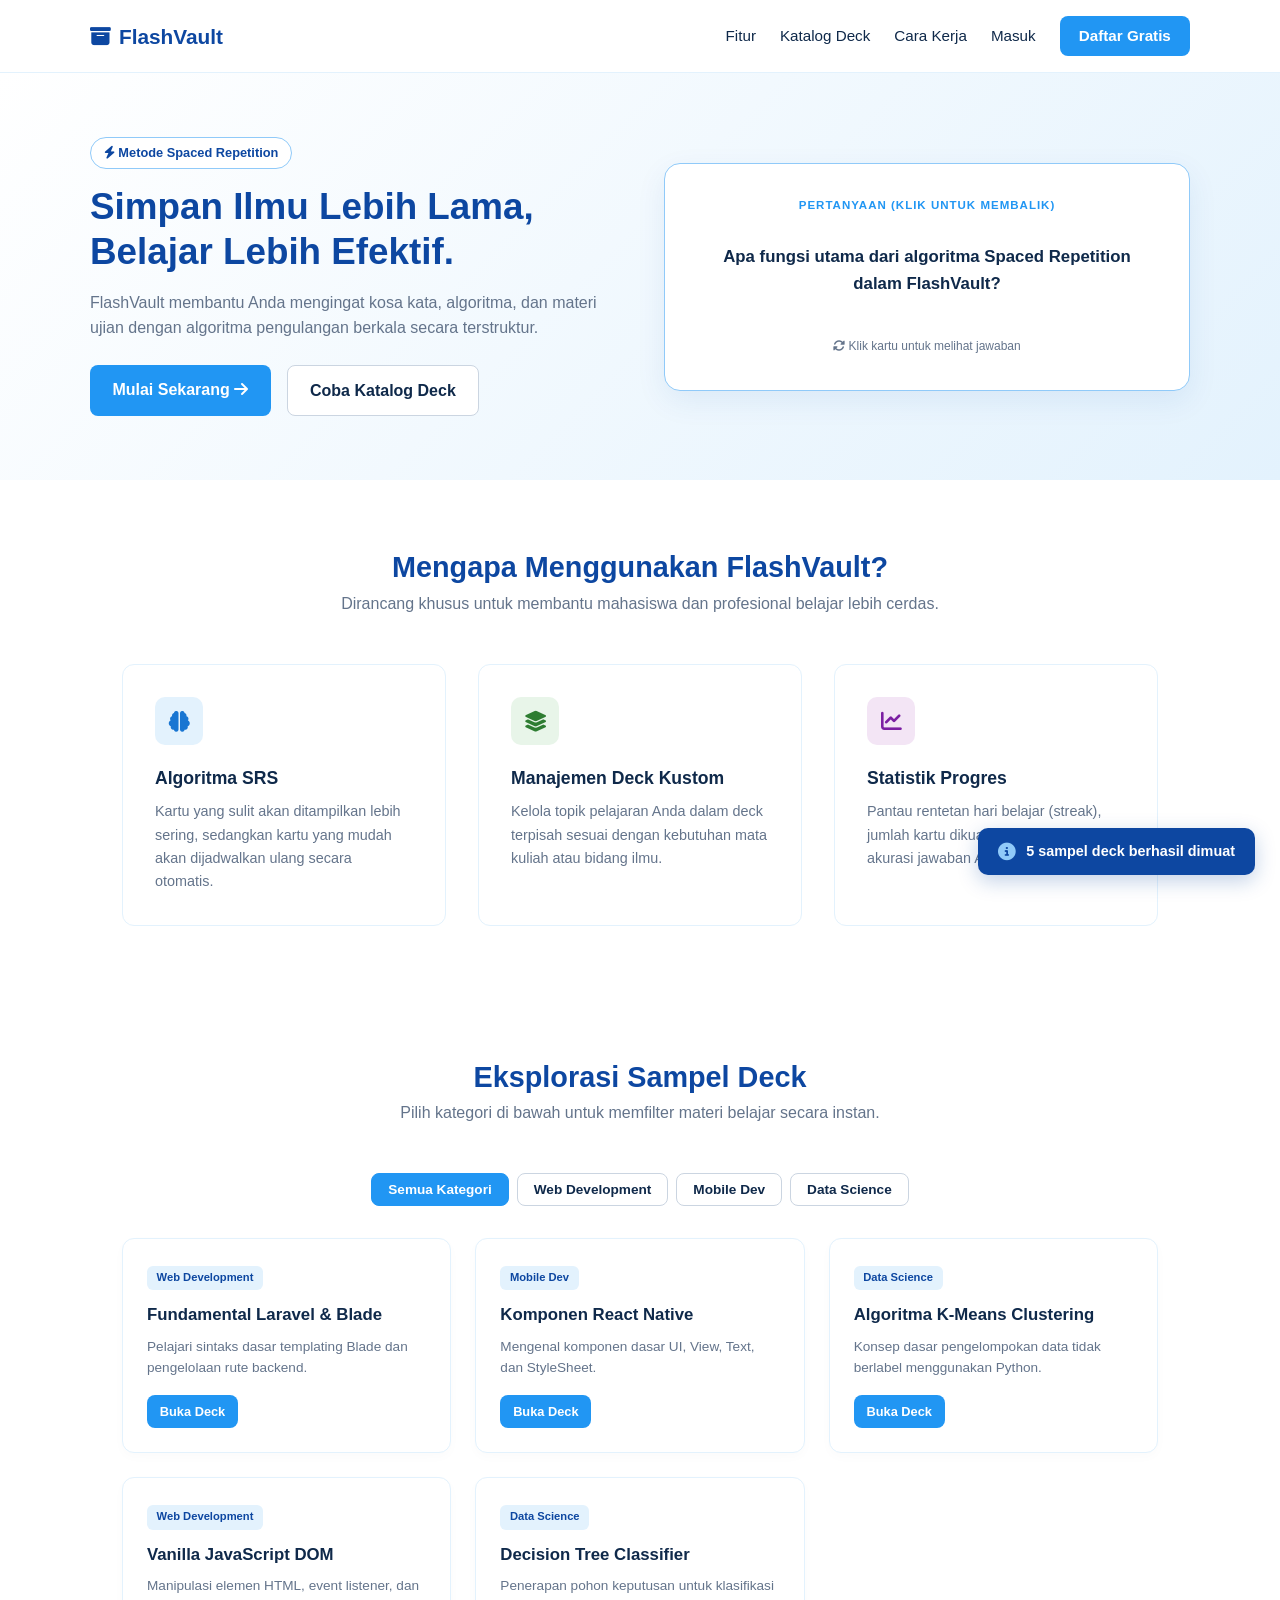
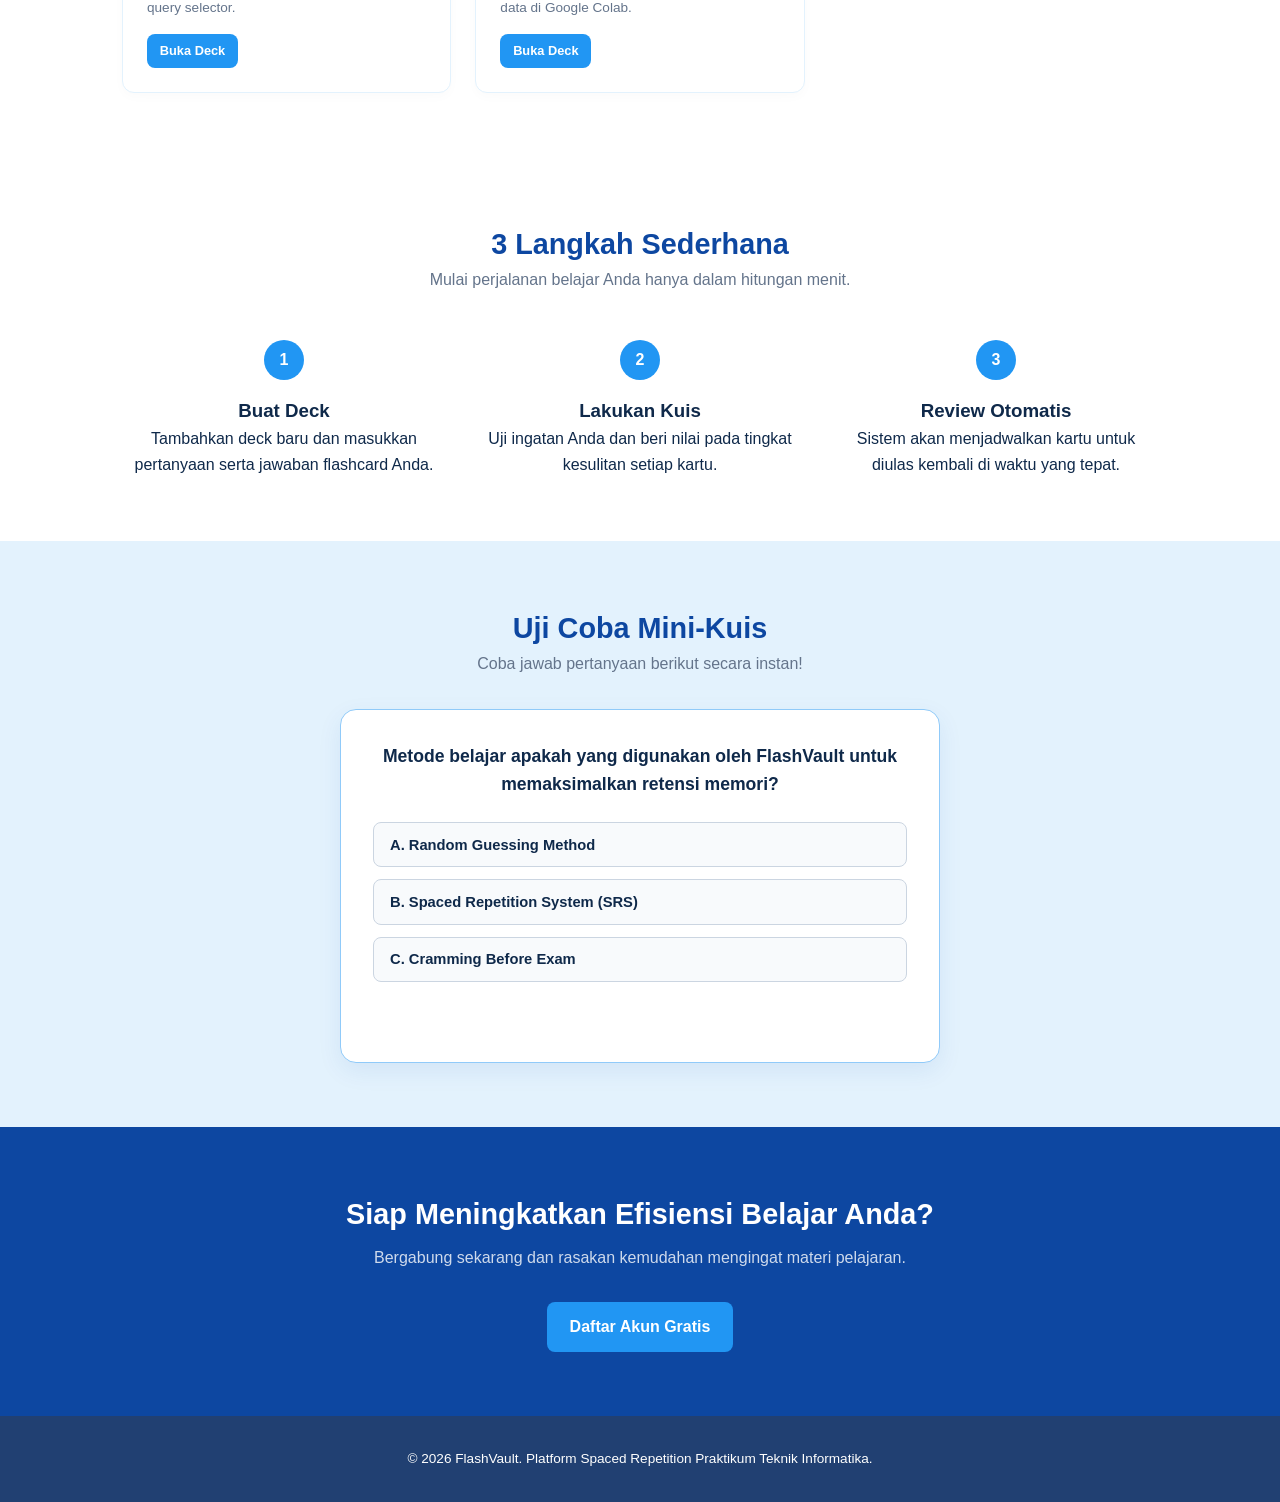
==== commit dba0210f: "BAB 4 JS PT2 : Menambahkan Pop-Up Box, DOM Event, LocalStorage, Promise + Fetch" ====
--- a/index.html
+++ b/index.html
@@ -24,8 +24,8 @@
                 <a href="#katalog">Katalog Deck</a>
                 <a href="#cara-kerja">Cara Kerja</a>
                 <a href="login.html" class="btn-link">Masuk</a>
-                <a href="register.html" class="btn-primary"
-                    onclick="showToast('Mengarahkan ke halaman pendaftaran...')">Daftar Gratis</a>
+                <a href="register.html" class="btn-primary" data-toast="Mengarahkan ke halaman pendaftaran...">Daftar
+                    Gratis</a>
             </nav>
         </div>
     </header>
@@ -42,16 +42,15 @@
                 </p>
 
                 <div class="hero-actions">
-                    <a href="dashboard.html" class="btn-hero-primary"
-                        onclick="showToast('Masuk ke Dashboard Utama...')">Mulai Sekarang <i
-                            class="fa-solid fa-arrow-right"></i></a>
+                    <a href="dashboard.html" class="btn-hero-primary" data-toast="Masuk ke Dashboard Utama...">Mulai
+                        Sekarang <i class="fa-solid fa-arrow-right"></i></a>
                     <a href="#katalog" class="btn-hero-secondary">Coba Katalog Deck</a>
                 </div>
             </div>
 
             <!-- DOM 1: Live Flashcard Flipper -->
             <div class="hero-preview">
-                <div class="live-flashcard" onclick="flipSampleCard()">
+                <div class="live-flashcard" id="liveFlashcard">
                     <span class="card-tag" id="sampleCardTag">PERTANYAAN (KLIK UNTUK MEMBALIK)</span>
                     <div class="card-content-box" id="sampleCardContent">
                         Apa fungsi utama dari algoritma Spaced Repetition dalam
@@ -119,69 +118,16 @@
 
         <!-- Tombol Filter -->
         <div class="filter-buttons">
-            <button class="filter-btn active" onclick="filterDecks('all')">
+            <button class="filter-btn active" data-filter="all">
                 Semua Kategori
             </button>
-            <button class="filter-btn" onclick="filterDecks('web')">
-                Web Development
-            </button>
-            <button class="filter-btn" onclick="filterDecks('mobile')">
-                Mobile Dev
-            </button>
-            <button class="filter-btn" onclick="filterDecks('data')">
-                Data Science
-            </button>
-        </div>
-
-        <!-- Grid Sampel Deck -->
-        <div class="sample-decks-grid">
-            <div class="sample-deck-card" data-category="web">
-                <span class="deck-category-badge">Web Development</span>
-                <h4>Fundamental Laravel & Blade</h4>
-                <p>
-                    Pelajari sintaks dasar templating Blade dan pengelolaan rute
-                    backend.
-                </p>
-                <a href="dashboard/kuis.html" class="btn-primary" style="font-size: 0.8rem; padding: 0.4rem 0.8rem">Buka
-                    Deck</a>
-            </div>
-
-            <div class="sample-deck-card" data-category="mobile">
-                <span class="deck-category-badge">Mobile Dev</span>
-                <h4>Komponen React Native</h4>
-                <p>Mengenal komponen dasar UI, View, Text, dan StyleSheet.</p>
-                <a href="dashboard/kuis.html" class="btn-primary" style="font-size: 0.8rem; padding: 0.4rem 0.8rem">Buka
-                    Deck</a>
-            </div>
-
-            <div class="sample-deck-card" data-category="data">
-                <span class="deck-category-badge">Data Science</span>
-                <h4>Algoritma K-Means Clustering</h4>
-                <p>
-                    Konsep dasar pengelompokan data tidak berlabel menggunakan Python.
-                </p>
-                <a href="dashboard/kuis.html" class="btn-primary" style="font-size: 0.8rem; padding: 0.4rem 0.8rem">Buka
-                    Deck</a>
-            </div>
-
-            <div class="sample-deck-card" data-category="web">
-                <span class="deck-category-badge">Web Development</span>
-                <h4>Vanilla JavaScript DOM</h4>
-                <p>Manipulasi elemen HTML, event listener, dan query selector.</p>
-                <a href="dashboard/kuis.html" class="btn-primary" style="font-size: 0.8rem; padding: 0.4rem 0.8rem">Buka
-                    Deck</a>
-            </div>
-
-            <div class="sample-deck-card" data-category="data">
-                <span class="deck-category-badge">Data Science</span>
-                <h4>Decision Tree Classifier</h4>
-                <p>
-                    Penerapan pohon keputusan untuk klasifikasi data di Google Colab.
-                </p>
-                <a href="dashboard/kuis.html" class="btn-primary" style="font-size: 0.8rem; padding: 0.4rem 0.8rem">Buka
-                    Deck</a>
-            </div>
-        </div>
+            <button class="filter-btn" data-filter="web">Web Development</button>
+            <button class="filter-btn" data-filter="mobile">Mobile Dev</button>
+            <button class="filter-btn" data-filter="data">Data Science</button>
+        </div>
+
+        <!-- Grid Sampel Deck: dimuat dari data/sample-decks.json lewat fetch() -->
+        <div class="sample-decks-grid" id="sampleDecksGrid" aria-live="polite"></div>
     </section>
 
     <!-- Cara Kerja Section -->
@@ -214,7 +160,7 @@
                     tepat.
                 </p>
             </div>
-        </div> 
+        </div>
     </section>
 
     <!-- DOM 3: Mini-Quiz Widget Instan Section -->
@@ -231,13 +177,13 @@
             </div>
 
             <div class="quiz-options">
-                <button class="quiz-opt-btn" onclick="answerQuiz(this, false)">
+                <button class="quiz-opt-btn" data-correct="false">
                     A. Random Guessing Method
                 </button>
-                <button class="quiz-opt-btn" onclick="answerQuiz(this, true)">
+                <button class="quiz-opt-btn" data-correct="true">
                     B. Spaced Repetition System (SRS)
                 </button>
-                <button class="quiz-opt-btn" onclick="answerQuiz(this, false)">
+                <button class="quiz-opt-btn" data-correct="false">
                     C. Cramming Before Exam
                 </button>
             </div>
@@ -253,8 +199,8 @@
             <p>
                 Bergabung sekarang dan rasakan kemudahan mengingat materi pelajaran.
             </p>
-            <a href="register.html" class="btn-hero-primary" onclick="showToast('Menuju halaman pendaftaran...')">Daftar
-                Akun Gratis</a>
+            <a href="register.html" class="btn-hero-primary" data-toast="Menuju halaman pendaftaran...">Daftar Akun
+                Gratis</a>
         </div>
     </section>
 
--- a/css/style.css
+++ b/css/style.css
@@ -612,6 +612,128 @@
   opacity: 0.9;
 }
 
+/* EVENT MOUSEOVER / MOUSEOUT: PRATINJAU DECK */
+.sample-deck-card {
+  position: relative;
+  overflow: hidden;
+}
+
+.sample-deck-card.is-hovered {
+  transform: translateY(-4px);
+  border-color: var(--accent-color);
+  box-shadow: 0 10px 24px rgba(33, 150, 243, 0.16);
+}
+
+.deck-hover-meta {
+  display: flex;
+  flex-wrap: wrap;
+  gap: 0.5rem;
+  max-height: 0;
+  opacity: 0;
+  margin-top: 0;
+  overflow: hidden;
+  transition: max-height 0.3s ease, opacity 0.25s ease, margin-top 0.3s ease;
+}
+
+.sample-deck-card.is-hovered .deck-hover-meta {
+  max-height: 60px;
+  opacity: 1;
+  margin-top: 0.9rem;
+}
+
+.deck-meta-chip {
+  display: inline-flex;
+  align-items: center;
+  gap: 0.35rem;
+  font-size: 0.75rem;
+  font-weight: 600;
+  padding: 0.3rem 0.6rem;
+  border-radius: 999px;
+  background: var(--primary-light);
+  color: var(--primary-dark);
+}
+
+/* FETCH API: TOMBOL, SKELETON LOADING, DAN STATE ERROR */
+.sample-deck-card .btn-primary {
+  font-size: 0.8rem;
+  padding: 0.4rem 0.8rem;
+}
+
+.filter-btn:disabled {
+  opacity: 0.5;
+  cursor: not-allowed;
+}
+
+.skeleton-card {
+  background: #ffffff;
+  border: 1px solid var(--primary-light);
+  border-radius: 12px;
+  padding: 1.5rem;
+}
+
+.sk-line {
+  height: 0.85rem;
+  border-radius: 6px;
+  margin-bottom: 0.8rem;
+  background: linear-gradient(90deg, #e9eff7 25%, #f6f9fd 50%, #e9eff7 75%);
+  background-size: 200% 100%;
+  animation: sk-shimmer 1.2s infinite linear;
+}
+
+.sk-badge { width: 40%; height: 1.1rem; }
+.sk-title { width: 70%; height: 1.2rem; }
+.sk-short { width: 55%; }
+
+@keyframes sk-shimmer {
+  0%   { background-position: 200% 0; }
+  100% { background-position: -200% 0; }
+}
+
+.sample-error {
+  grid-column: 1 / -1;
+  text-align: center;
+  padding: 2.5rem 1rem;
+  background: #ffffff;
+  border: 2px dashed var(--soft-border);
+  border-radius: 12px;
+  color: var(--text-muted);
+}
+
+.sample-error i.fa-triangle-exclamation {
+  font-size: 1.8rem;
+  color: var(--danger-color);
+  margin-bottom: 0.75rem;
+}
+
+.sample-error h4 {
+  color: var(--text-dark);
+  margin-bottom: 0.4rem;
+}
+
+.sample-error p {
+  font-size: 0.9rem;
+  max-width: 460px;
+  margin: 0 auto 1.25rem;
+}
+
+.btn-retry {
+  background: var(--primary-color);
+  color: #ffffff;
+  border: none;
+  border-radius: 8px;
+  padding: 0.6rem 1.2rem;
+  font-weight: 600;
+  cursor: pointer;
+}
+
+.btn-retry:hover {
+  background: var(--primary-dark);
+}
+
+@media (prefers-reduced-motion: reduce) {
+  .sk-line { animation: none; }
+}
+
 @media (max-width: 768px) {
   .hero-container, .features-grid, .steps-grid, .sample-decks-grid {
     grid-template-columns: 1fr;
